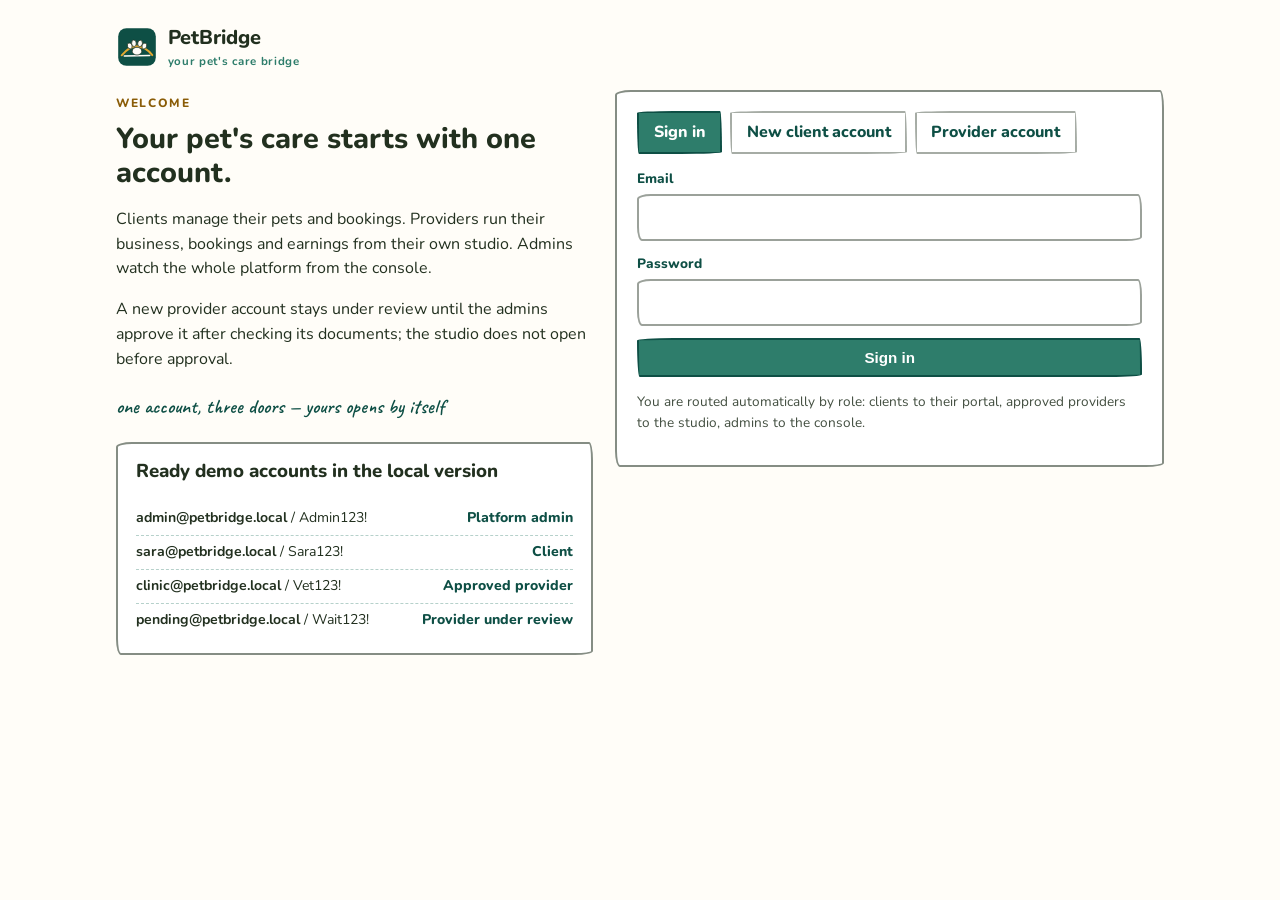
==== frontend/login.html @ f0739b93 "First public version" ====
<!DOCTYPE html>
<html lang="en" dir="ltr">
<head>
<meta charset="utf-8">
<meta name="viewport" content="width=device-width, initial-scale=1">
<title>PetBridge | Sign in</title>
<meta name="theme-color" content="#2E7D6B">
<link rel="manifest" href="./manifest.webmanifest">
<link rel="icon" href="./icon.svg" type="image/svg+xml">
<meta name="mobile-web-app-capable" content="yes">
<meta name="apple-mobile-web-app-capable" content="yes">
<link rel="apple-touch-icon" href="./icon.svg">
<link rel="preconnect" href="https://fonts.googleapis.com">
<link rel="preconnect" href="https://fonts.gstatic.com" crossorigin>
<link href="https://fonts.googleapis.com/css2?family=Nunito:wght@400;700;800;900&family=Caveat:wght@600;700&display=swap" rel="stylesheet">
<link rel="stylesheet" href="./app.css">
</head>
<body class="portal-auth">
<div class="auth-shell">
  <a class="brand" href="./login.html"><img src="./icon.svg" alt="" width="42" height="42"><span>PetBridge<small>your pet's care bridge</small></span></a>

  <div class="auth-grid">
    <aside class="auth-intro">
      <span class="kicker" style="color:#8a5c07">Welcome</span>
      <h1>Your pet's care starts with one account.</h1>
      <p>Clients manage their pets and bookings. Providers run their business, bookings and earnings from their own studio. Admins watch the whole platform from the console.</p>
      <p>A new provider account stays under review until the admins approve it after checking its documents; the studio does not open before approval.</p>
      <p class="margin-note">one account, three doors — yours opens by itself</p>

      <div class="demo-box">
        <h3 style="margin-top:0">Ready demo accounts in the local version</h3>
        <div class="demo-acct"><span><b>admin@petbridge.local</b> / Admin123!</span><span class="demo-role">Platform admin</span></div>
        <div class="demo-acct"><span><b>sara@petbridge.local</b> / Sara123!</span><span class="demo-role">Client</span></div>
        <div class="demo-acct"><span><b>clinic@petbridge.local</b> / Vet123!</span><span class="demo-role">Approved provider</span></div>
        <div class="demo-acct"><span><b>pending@petbridge.local</b> / Wait123!</span><span class="demo-role">Provider under review</span></div>
      </div>
    </aside>

    <main class="card">
      <div class="tabs" role="tablist">
        <button class="tab active" type="button" data-tab="login">Sign in</button>
        <button class="tab" type="button" data-tab="customer">New client account</button>
        <button class="tab" type="button" data-tab="provider">Provider account</button>
      </div>
      <div class="msg" id="auth-msg"></div>

      <form id="login-form" data-pane="login">
        <div style="margin-bottom:.8rem"><label for="login-email">Email</label><input id="login-email" type="email" required autocomplete="email"></div>
        <div style="margin-bottom:.8rem"><label for="login-password">Password</label><input id="login-password" type="password" required autocomplete="current-password"></div>
        <div class="msg" id="pending-note"></div>
        <button class="btn" type="submit" style="width:100%;justify-content:center">Sign in</button>
        <p class="small">You are routed automatically by role: clients to their portal, approved providers to the studio, admins to the console.</p>
      </form>

      <form id="customer-form" data-pane="customer" hidden>
        <div class="form-grid">
          <div><label for="c-name">Full name</label><input id="c-name" required></div>
          <div><label for="c-phone">Phone number</label><input id="c-phone" type="tel" required></div>
          <div><label for="c-email">Email</label><input id="c-email" type="email" required></div>
          <div><label for="c-password">Password</label><input id="c-password" type="password" required autocomplete="new-password"></div>
        </div>
        <button class="btn" type="submit" style="margin-top:1rem;width:100%;justify-content:center">Create client account and enter</button>
      </form>

      <form id="provider-form" data-pane="provider" hidden>
        <div class="form-grid">
          <div><label for="p-name">Contact person name</label><input id="p-name" required></div>
          <div><label for="p-phone">Phone number</label><input id="p-phone" type="tel" required></div>
          <div><label for="p-email">Email</label><input id="p-email" type="email" required></div>
          <div><label for="p-password">Password</label><input id="p-password" type="password" required autocomplete="new-password"></div>
          <div><label for="p-business">Business name</label><input id="p-business" required></div>
          <div><label for="p-kind">Business kind</label>
            <select id="p-kind">
              <option value="clinic">Veterinary clinic</option>
              <option value="grooming">Grooming and care</option>
              <option value="training">Training and behaviour</option>
              <option value="boarding">Boarding and day care</option>
              <option value="shop">Supplies shop</option>
              <option value="transport">Pet transport</option>
              <option value="shelter">Shelter or breeder</option>
              <option value="other">Other business</option>
            </select></div>
          <div><label for="p-city">City</label><input id="p-city" required></div>
          <div><label for="p-area">Area</label><input id="p-area"></div>
          <div class="full"><label for="p-address">Full address</label><input id="p-address"></div>
          <div class="full"><label for="p-desc">About the business and its services</label><textarea id="p-desc" rows="3"></textarea></div>
        </div>
        <h3 style="font-size:1rem;margin:1.1rem 0 .4rem">Verification documents</h3>
        <p class="small">List your documents here by file name. The admins review the list before approving the account.</p>
        <div id="doc-rows">
          <div class="doc-row">
            <input data-doc="type" placeholder="Document type, e.g. license">
            <input data-doc="label" placeholder="Description, e.g. Clinic licence">
            <input data-doc="file" placeholder="File name, e.g. license.pdf">
          </div>
        </div>
        <button class="btn ghost small" type="button" id="add-doc">Add another document</button>
        <div class="pending-note" style="margin-top:1rem">After registration your account appears to the admins as a pending request. Approval is the platform administration's decision after reviewing the documents.</div>
        <button class="btn ochre" type="submit" style="margin-top:1rem;width:100%;justify-content:center">Register the business and wait for approval</button>
      </form>
    </main>
  </div>
</div>
<script src="./auth.js"></script>
</body>
</html>
---- frontend/app.css ----
/* PetBridge front end. One brand, three identities.
   Client and auth: Hand-Drawn Companion (Nunito + Caveat margin notes).
   Provider: Bento Studio Console (Sora + IBM Plex Mono).
   Admin: Monochrome Swiss Console (Inter Tight + IBM Plex Mono).
   Each portal section below is scoped to its body class. */

*{box-sizing:border-box}
html{scroll-behavior:smooth}
body{margin:0}
img{max-width:100%}
.small{font-size:.85rem;opacity:.85}
.msg{display:none;padding:.7rem .9rem;margin:.6rem 0;font-size:.92rem}
.msg.show{display:block}
.msg.error{background:#fbe9e4;color:#8f2d1c;border:1.5px solid #c8402f}
.msg.success{background:#e5f2ec;color:#14532d;border:1.5px solid #2e7d6b}
.msg.info{background:#fdf3dd;color:#6b4e0e;border:1.5px solid #d98e1f}
.empty{padding:1.2rem;border:2px dashed rgba(34,48,31,.3)}
.empty h3{margin:.1rem 0 .3rem}
.empty p{margin:0}
.chip{display:inline-block;padding:.12rem .55rem;font-size:.78rem;font-weight:700;border:2px solid currentColor;background:transparent}
.price{font-weight:800;white-space:nowrap}
button{cursor:pointer}
input,select,textarea{font:inherit}
table{border-collapse:collapse;width:100%}
.table-wrap{overflow-x:auto}
details summary{cursor:pointer;font-weight:700}

/* ================= CLIENT + AUTH — Hand-Drawn Companion ================= */
body.portal-client,body.portal-auth{
  --paper:#FFFDF8; --ink:#22301F; --teal:#2E7D6B; --teal-deep:#0E4F45; --ochre:#E3A72F; --brick:#B3402A;
  background:var(--paper); color:var(--ink);
  font-family:"Nunito","Segoe UI",Tahoma,sans-serif; line-height:1.55;
}
.portal-client .mono,.portal-auth .mono{font-variant-numeric:tabular-nums}
.portal-client h1,.portal-client h2,.portal-client h3,.portal-auth h1,.portal-auth h2,.portal-auth h3{font-weight:800;line-height:1.2}
.margin-note{font-family:"Caveat","Segoe Script",cursive;font-size:1.25rem;color:var(--teal-deep);font-weight:600}
.kicker{font-weight:800;letter-spacing:.14em;text-transform:uppercase;font-size:.75rem;color:var(--teal)}

/* drawn stroke icon family: 2px strokes, round caps, slightly imperfect */
.icon{width:26px;height:26px;stroke:var(--teal);fill:none;stroke-width:2;stroke-linecap:round;stroke-linejoin:round;flex:0 0 auto}
.brand{display:flex;align-items:center;gap:.6rem;text-decoration:none;color:inherit;font-weight:800;font-size:1.25rem}
.brand small{display:block;font-size:.72rem;font-weight:700;color:var(--teal);letter-spacing:.06em}
.brand img{width:42px;height:42px}

/* buttons: chunky crayon blocks with a hand-cut radius */
.portal-client .btn,.portal-auth .btn{
  display:inline-flex;align-items:center;gap:.45rem;background:var(--teal);color:#fff;border:2.5px solid var(--teal-deep);
  font-weight:800;font-size:.95rem;padding:.55rem 1.1rem;text-decoration:none;cursor:pointer;
  border-radius:255px 18px 225px 18px/18px 225px 18px 255px;
}
.portal-client .btn:hover,.portal-auth .btn:hover{background:var(--teal-deep)}
.portal-client .btn.ochre,.portal-auth .btn.ochre{background:var(--ochre);border-color:#9a6d14;color:#22301F}
.portal-client .btn.ochre:hover,.portal-auth .btn.ochre:hover{background:#d1951f}
.portal-client .btn.ghost,.portal-auth .btn.ghost{background:transparent;color:var(--teal-deep);border-color:var(--teal)}
.portal-client .btn.danger,.portal-auth .btn.danger{background:transparent;color:var(--brick);border-color:var(--brick)}
.portal-client .btn.small,.portal-auth .btn.small{padding:.3rem .75rem;font-size:.85rem}

/* form controls, fully drawn */
.portal-client label,.portal-auth label{display:block;font-weight:800;font-size:.85rem;margin-bottom:.3rem;color:var(--teal-deep)}
.portal-client input,.portal-client select,.portal-client textarea,
.portal-auth input,.portal-auth select,.portal-auth textarea{
  width:100%;padding:.55rem .7rem;background:#fff;color:var(--ink);
  border:2px solid rgba(34,48,31,.45);border-radius:14px 4px 16px 5px/5px 16px 4px 14px;
  appearance:none;-webkit-appearance:none;font-variant-numeric:tabular-nums;
}
.portal-client select,.portal-auth select{
  background-image:url("data:image/svg+xml,%3Csvg xmlns='http://www.w3.org/2000/svg' width='12' height='8'%3E%3Cpath d='M1 1.5l5 4.8 5-4.8' fill='none' stroke='%232E7D6B' stroke-width='2' stroke-linecap='round'/%3E%3C/svg%3E");
  background-repeat:no-repeat;background-position:right .7rem center;padding-right:2rem;
}
.portal-client input[type="file"],.portal-auth input[type="file"]{padding:.4rem .6rem}
.portal-client input[type="file"]::file-selector-button,.portal-auth input[type="file"]::file-selector-button{
  font:inherit;font-weight:800;background:var(--ochre);border:2px solid #9a6d14;color:#22301F;padding:.3rem .8rem;margin-right:.6rem;cursor:pointer;border-radius:12px 3px 13px 4px/4px 13px 3px 12px;
}
.portal-client input:focus,.portal-client select:focus,.portal-client textarea:focus,
.portal-auth input:focus,.portal-auth select:focus,.portal-auth textarea:focus{outline:3px solid rgba(227,167,47,.55);outline-offset:1px;border-color:var(--teal)}
.form-grid{display:grid;grid-template-columns:1fr 1fr;gap:.8rem}
.form-grid .full{grid-column:1/-1}
@media (max-width:640px){.form-grid{grid-template-columns:1fr}}

/* top bar */
.portal-client .topbar{background:var(--paper);border-bottom:2.5px dashed rgba(46,125,107,.4);position:sticky;top:0;z-index:20}
.portal-client .topbar-in{max-width:1120px;margin:0 auto;padding:.6rem 1rem;display:flex;align-items:center;gap:1rem;flex-wrap:wrap}
.portal-client .topnav{display:flex;gap:1rem;flex-wrap:wrap;margin-inline-start:auto}
.portal-client .topnav a{color:var(--ink);text-decoration:none;font-weight:800;font-size:.92rem}
.portal-client .topnav a:hover{color:var(--teal);text-decoration:underline wavy var(--ochre) 1.5px;text-underline-offset:4px}
.portal-client .userbox{display:flex;align-items:center;gap:.6rem}
.portal-client .wrap{max-width:1120px;margin:0 auto;padding:1rem}
.portal-client .site{max-width:1120px;margin:2rem auto 0;padding:1rem;border-top:2.5px dashed rgba(46,125,107,.4);font-size:.85rem}

/* hero: notebook cover with washi tape */
.portal-client .hero{display:grid;grid-template-columns:1.6fr 1fr;gap:1.2rem;margin:1rem 0 1.4rem}
@media (max-width:860px){.portal-client .hero{grid-template-columns:1fr}}
.portal-client .hero-main{
  position:relative;background:#fff;border:2.5px solid var(--ink);padding:1.6rem 1.5rem 1.3rem;
  border-radius:255px 18px 225px 18px/18px 225px 18px 255px;
}
.portal-client .hero-main::before{
  content:"";position:absolute;top:-14px;left:44px;width:110px;height:26px;transform:rotate(-2.5deg);
  background:rgba(227,167,47,.55);clip-path:polygon(2% 0,98% 6%,100% 88%,0 100%);
}
.portal-client .hero-main h1{font-size:1.9rem;margin:.3rem 0 .5rem}
.portal-client .hero-side{background:var(--teal-deep);color:#eef6f1;padding:1.2rem 1.3rem;border-radius:18px 225px 18px 255px/255px 18px 225px 18px}
.portal-client .hero-side h3{margin:.1rem 0 .6rem;color:#fff}
.portal-client .hero-side .margin-note{color:var(--ochre)}
.portal-client .due-line{padding:.45rem 0;border-bottom:1.5px dashed rgba(255,253,248,.35);font-variant-numeric:tabular-nums}
.portal-client .notif-dot{display:block;padding:.35rem 0;font-size:.88rem}

/* paw trail between sections */
.portal-client .paw-trail{display:block;width:100%;height:54px;margin:.2rem 0 .6rem}
.portal-client .paw-trail path.trail{stroke:var(--teal);stroke-width:2.2;stroke-dasharray:1 9;stroke-linecap:round;fill:none;opacity:.65}
.portal-client .paw-trail .paw{fill:var(--teal);opacity:.5}

/* quick rail: drawn action sketches, not cards */
.portal-client .section{margin:2.2rem 0}
.portal-client .section-head{margin-bottom:.9rem}
.portal-client .section-head h2{margin:0 0 .15rem;font-size:1.45rem}
.portal-client .section-head p{margin:0;opacity:.85}
.portal-client .rail{display:flex;gap:1.4rem;flex-wrap:wrap;border-top:2.5px dashed rgba(46,125,107,.35);border-bottom:2.5px dashed rgba(46,125,107,.35);padding:1rem .2rem}
.portal-client .rail a{display:flex;flex-direction:column;align-items:center;gap:.4rem;color:var(--ink);text-decoration:none;font-weight:800;font-size:.88rem;max-width:110px;text-align:center}
.portal-client .rail a:hover .icon{stroke:var(--ochre)}
.portal-client .rail a:hover{color:var(--teal-deep)}

/* pet pages: washi-taped notebook sheets */
.portal-client .ledger{display:flex;flex-direction:column;gap:1.3rem}
.portal-client .pet-page{
  position:relative;background:#fff;border:2px solid rgba(34,48,31,.7);padding:1.15rem 1.2rem .95rem;
  display:grid;grid-template-columns:64px 1.1fr .9fr 1.6fr auto;gap:1rem;align-items:start;
  border-radius:16px 4px 18px 5px/5px 18px 4px 16px;
}
.portal-client .pet-page:nth-child(odd){transform:rotate(-.35deg)}
.portal-client .pet-page:nth-child(even){transform:rotate(.3deg)}
.portal-client .pet-page::before{
  content:"";position:absolute;top:-12px;left:38px;width:92px;height:24px;transform:rotate(-2deg);
  background:rgba(46,125,107,.4);clip-path:polygon(2% 0,98% 6%,100% 88%,0 100%);
}
.portal-client .pet-page:nth-child(even)::before{background:rgba(227,167,47,.55);left:auto;right:38px;transform:rotate(2deg)}
@media (max-width:860px){.portal-client .pet-page{grid-template-columns:52px 1fr;}}
.portal-client .pet-face{color:var(--teal)}
.portal-client .pet-face svg{width:52px;height:52px}
.portal-client .pet-page strong{font-size:1.12rem}
/* health timeline down a stitch line */
.portal-client .stitch{border-inline-start:2.5px dashed var(--teal);padding-inline-start:.85rem;display:flex;flex-direction:column;gap:.42rem}
.portal-client .health-line{position:relative;font-size:.9rem;font-variant-numeric:tabular-nums}
.portal-client .health-line::before{content:"";position:absolute;inset-inline-start:-1.13rem;top:.42em;width:9px;height:9px;border-radius:50%;background:var(--paper);border:2.5px solid var(--teal)}
.portal-client .health-line.overdue{color:var(--brick);font-weight:800}
.portal-client .health-line.overdue::before{border-color:var(--brick);background:var(--brick)}
.portal-client .health-line.due-soon{font-weight:700}
.portal-client .health-line.due-soon::before{border-color:var(--ochre);background:var(--ochre)}

/* generic content cards (forms, posts, articles) keep a quiet drawn edge */
.portal-client .card,.portal-auth .card{
  background:#fff;border:2px solid rgba(34,48,31,.55);padding:1.15rem 1.25rem;
  border-radius:16px 4px 18px 5px/5px 18px 4px 16px;
}
.portal-client .grid2{display:grid;grid-template-columns:1fr 1fr;gap:1.1rem}
@media (max-width:860px){.portal-client .grid2{grid-template-columns:1fr}}
.portal-client .chip{border-radius:225px 12px 255px 12px/12px 255px 12px 225px;color:var(--teal-deep)}
.portal-client .chip.ok{color:var(--teal-deep);border-color:var(--teal)}
.portal-client .chip.warn{color:#8a5c07;border-color:var(--ochre)}
.portal-client .chip.bad{color:var(--brick);border-color:var(--brick)}
.portal-client .chip.teal{color:var(--teal-deep);border-color:var(--teal)}
.portal-client .chip.ochre{color:#8a5c07;border-color:var(--ochre);background:rgba(227,167,47,.14)}

/* directory rows: open notebook spreads */
.portal-client .filters{display:flex;gap:.8rem;flex-wrap:wrap;align-items:end;margin-bottom:1rem}
.portal-client .filters>div{flex:1 1 180px}
.portal-client .dir-row{display:grid;grid-template-columns:1fr 1.5fr;gap:1.2rem;padding:1.1rem 0;border-bottom:2.5px dashed rgba(46,125,107,.35)}
@media (max-width:860px){.portal-client .dir-row{grid-template-columns:1fr}}
.portal-client .dir-row h3{margin:.35rem 0 .2rem;font-size:1.2rem}
.portal-client .stars{font-weight:800;color:#8a5c07;font-variant-numeric:tabular-nums}
.portal-client .svc{padding:.65rem 0;border-bottom:1.5px dotted rgba(34,48,31,.3)}
.portal-client .svc:last-child{border-bottom:0}
.portal-client .slot-btn{
  font:inherit;font-weight:700;font-size:.85rem;background:#fff;color:var(--teal-deep);
  border:2px dashed var(--teal);padding:.32rem .6rem;margin:.35rem .35rem 0 0;cursor:pointer;font-variant-numeric:tabular-nums;
  border-radius:225px 12px 255px 12px/12px 255px 12px 225px;
}
.portal-client .slot-btn:hover{background:rgba(46,125,107,.1)}
.portal-client .slot-btn.full{border-color:rgba(34,48,31,.3);color:rgba(34,48,31,.45);text-decoration:line-through;cursor:not-allowed}

/* bookings as notebook lines */
.portal-client .booking-line{display:flex;justify-content:space-between;gap:1rem;padding:.85rem 0;border-bottom:2px dashed rgba(46,125,107,.3);flex-wrap:wrap}
.portal-client .booking-line.warn{background:rgba(227,167,47,.1)}
.portal-client .post,.portal-client .article{padding:1rem 0;border-bottom:2px dashed rgba(46,125,107,.3)}
.portal-client .comment{border-inline-start:2.5px dashed rgba(46,125,107,.45);padding:.25rem .7rem;margin-top:.45rem;font-size:.92rem}
.portal-client .shop-row{display:flex;justify-content:space-between;gap:1rem;align-items:center;padding:.85rem 0;border-bottom:2px dashed rgba(46,125,107,.3);flex-wrap:wrap}
.portal-client .shop-row input[type="number"]{width:70px}

/* tour + booking confirmation overlays */
.portal-client .modal-back{display:none;position:fixed;inset:0;background:rgba(34,48,31,.45);z-index:50;align-items:center;justify-content:center;padding:1rem}
.portal-client .modal-back.show{display:flex}
.portal-client .modal{background:var(--paper);max-width:460px;width:100%;padding:1.5rem;border:2.5px solid var(--ink);border-radius:255px 18px 225px 18px/18px 225px 18px 255px;position:relative}
.portal-client .circle-wrap{position:relative;display:inline-block;padding:.4rem 1.2rem}
.portal-client .circle-wrap svg{position:absolute;inset:-6px -4px;width:calc(100% + 8px);height:calc(100% + 12px);overflow:visible}
.portal-client .circle-wrap svg ellipse{fill:none;stroke:var(--teal);stroke-width:3;stroke-linecap:round;stroke-dasharray:640;stroke-dashoffset:640}
.portal-client .modal-back.show .circle-wrap svg ellipse{animation:drawcircle 0.9s ease-out 0.15s forwards}
@keyframes drawcircle{to{stroke-dashoffset:0}}
@media (prefers-reduced-motion:reduce){.portal-client .modal-back.show .circle-wrap svg ellipse{animation:none;stroke-dashoffset:0}}

/* auth layout (shares the companion identity) */
.portal-auth .auth-shell{max-width:1080px;margin:0 auto;padding:1.4rem 1rem 2.5rem}
.portal-auth .auth-grid{display:grid;grid-template-columns:1fr 1.15fr;gap:1.4rem;margin-top:1.2rem;align-items:start}
@media (max-width:860px){.portal-auth .auth-grid{grid-template-columns:1fr}}
.portal-auth .auth-intro h1{font-size:1.8rem;margin:.4rem 0 .6rem}
.portal-auth .demo-box{margin-top:1.2rem;background:#fff;border:2px solid rgba(34,48,31,.55);padding:1rem 1.1rem;border-radius:16px 4px 18px 5px/5px 18px 4px 16px}
.portal-auth .demo-acct{display:flex;justify-content:space-between;gap:.8rem;padding:.35rem 0;border-bottom:1.5px dashed rgba(46,125,107,.35);font-size:.88rem;flex-wrap:wrap}
.portal-auth .demo-acct:last-child{border-bottom:0}
.portal-auth .demo-role{font-weight:800;color:var(--teal-deep)}
.portal-auth .tabs{display:flex;gap:.5rem;flex-wrap:wrap;margin-bottom:.9rem}
.portal-auth .tab{font:inherit;font-weight:800;background:transparent;color:var(--teal-deep);border:2px solid rgba(34,48,31,.4);padding:.45rem .9rem;cursor:pointer;border-radius:225px 12px 255px 12px/12px 255px 12px 225px}
.portal-auth .tab.active{background:var(--teal);border-color:var(--teal-deep);color:#fff}
.portal-auth .doc-row{display:grid;grid-template-columns:1fr 1fr 1fr;gap:.6rem;margin-bottom:.6rem}
@media (max-width:640px){.portal-auth .doc-row{grid-template-columns:1fr}}
.portal-auth .pending-note{border:2px dashed var(--ochre);padding:.7rem .9rem;font-size:.9rem;background:rgba(227,167,47,.1)}

/* ================= PROVIDER — Bento Studio Console ================= */
body.portal-provider{
  --porcelain:#F6F4EF; --tile:#FFFFFF; --tile2:#EFECE5; --tile3:#E7E2D6;
  --deep:#0E4F45; --teal:#2E7D6B; --ochre:#D98E1F; --ink:#1E2A26; --brick:#B3402A;
  background:var(--porcelain); color:var(--ink);
  font-family:"Sora","Segoe UI",Tahoma,sans-serif; line-height:1.5;
}
.portal-provider .mono, .portal-provider td.num, .portal-provider .money{
  font-family:"IBM Plex Mono","Courier New",monospace; font-variant-numeric:tabular-nums;
}
.portal-provider .shell{display:grid;grid-template-columns:248px 1fr;min-height:100vh}
@media (max-width:900px){.portal-provider .shell{grid-template-columns:1fr}}
.portal-provider .sidebar{background:var(--tile2);padding:1.2rem 1rem;display:flex;flex-direction:column;gap:.3rem}
.portal-provider .side-link{
  font:inherit;font-weight:600;text-align:start;background:transparent;border:0;color:var(--ink);
  padding:.55rem .7rem;cursor:pointer;border-inline-start:3px solid transparent;font-size:.93rem;
}
.portal-provider .side-link:hover{background:var(--tile)}
.portal-provider .side-link.active{border-inline-start-color:var(--ochre);background:var(--tile);font-weight:700}
.portal-provider .main{padding:1.4rem 1.6rem 3rem;max-width:1180px}
.portal-provider h1{font-size:1.55rem;margin:.1rem 0 .2rem;font-weight:800}
.portal-provider h2{font-size:1.15rem;font-weight:700;margin:0 0 .8rem}
.portal-provider .kicker{color:var(--teal);font-weight:700;letter-spacing:.12em;text-transform:uppercase;font-size:.72rem}
.portal-provider .btn{
  display:inline-flex;align-items:center;gap:.4rem;background:var(--deep);color:#fff;border:0;
  font-weight:700;font-size:.9rem;padding:.55rem 1rem;cursor:pointer;text-decoration:none;border-radius:6px;
}
.portal-provider .btn:hover{background:var(--teal)}
.portal-provider .btn.ghost{background:var(--tile3);color:var(--ink)}
.portal-provider .btn.danger{background:transparent;color:var(--brick);border:1.5px solid var(--brick)}
.portal-provider .btn.small{padding:.32rem .7rem;font-size:.83rem}
.portal-provider label{display:block;font-weight:600;font-size:.83rem;margin-bottom:.3rem;color:var(--deep)}
.portal-provider input,.portal-provider select,.portal-provider textarea{
  width:100%;padding:.55rem .65rem;background:var(--tile);color:var(--ink);
  border:1.5px solid #CFC9BA;border-radius:6px;appearance:none;-webkit-appearance:none;font-variant-numeric:tabular-nums;
}
.portal-provider select{
  background-image:url("data:image/svg+xml,%3Csvg xmlns='http://www.w3.org/2000/svg' width='12' height='8'%3E%3Cpath d='M1 1.5l5 4.8 5-4.8' fill='none' stroke='%230E4F45' stroke-width='2' stroke-linecap='round'/%3E%3C/svg%3E");
  background-repeat:no-repeat;background-position:right .65rem center;padding-right:2rem;
}
.portal-provider input[type="file"]::file-selector-button{font:inherit;font-weight:700;background:var(--tile3);border:1.5px solid #CFC9BA;padding:.3rem .7rem;margin-right:.6rem;cursor:pointer;border-radius:5px}
.portal-provider input:focus,.portal-provider select:focus,.portal-provider textarea:focus{outline:3px solid rgba(217,142,31,.45);outline-offset:1px;border-color:var(--deep)}
.portal-provider .chip{border-radius:4px;color:var(--deep);font-family:"IBM Plex Mono",monospace;font-size:.72rem}
.portal-provider .chip.ok{color:var(--deep)}
.portal-provider .chip.warn{color:#8a5c07}
.portal-provider .chip.bad{color:var(--brick)}
.portal-provider .panel{background:var(--tile);padding:1.2rem 1.3rem;margin:1.1rem 0;border-radius:10px}
.portal-provider .card{background:var(--porcelain);padding:1.1rem 1.2rem;border-radius:8px}
.portal-provider th{font-size:.72rem;letter-spacing:.1em;text-transform:uppercase;color:var(--deep);text-align:start;padding:.5rem .6rem;border-bottom:2px solid var(--tile3)}
.portal-provider td{padding:.55rem .6rem;border-bottom:1px solid var(--tile2);font-size:.92rem;vertical-align:top}
.portal-provider .stars{font-weight:700;color:#8a5c07;font-variant-numeric:tabular-nums}
.portal-provider .booking-line{display:flex;justify-content:space-between;gap:1rem;padding:.7rem 0;border-bottom:1px solid var(--tile2);flex-wrap:wrap}
.portal-provider .empty{border-color:#CFC9BA;background:var(--porcelain)}

/* the bento grid: 1 large, 2 medium, 4 small. No equal tiles. */
.portal-provider .bento{display:grid;grid-template-columns:repeat(4,1fr);gap:16px;margin:1rem 0 1.4rem}
.portal-provider .tile{background:var(--tile);border-radius:10px;padding:1.1rem 1.2rem;position:relative;overflow:hidden}
.portal-provider .tile .t-k{font-size:.72rem;font-weight:700;letter-spacing:.12em;text-transform:uppercase;color:var(--teal)}
.portal-provider .tile .t-v{font-family:"IBM Plex Mono",monospace;font-weight:600;font-variant-numeric:tabular-nums}
.portal-provider .tile-large{grid-column:span 2;grid-row:span 2;background:var(--deep);color:#EAF3EF}
.portal-provider .tile-large .t-k{color:var(--ochre)}
.portal-provider .tile-large .big{font-size:3.2rem;line-height:1.05}
.portal-provider .tile-large .next-line{border-top:1px solid rgba(234,243,239,.25);padding:.5rem 0;font-size:.9rem}
.portal-provider .tile-large .btn{background:var(--ochre);color:#1E2A26}
.portal-provider .tile-med{grid-column:span 2;background:var(--tile)}
.portal-provider .tile-small{grid-column:span 1;background:var(--tile2)}
.portal-provider .tile-small .t-v{font-size:1.5rem}
.portal-provider .tile .second{margin-top:.7rem;border-top:1px solid var(--tile2);padding-top:.6rem}
.portal-provider .tile-large .second{border-top-color:rgba(234,243,239,.25)}
@media (max-width:900px){
  .portal-provider .tile-large,.portal-provider .tile-med{grid-column:span 4}
  .portal-provider .tile-small{grid-column:span 2}
}
.portal-provider .spark{display:flex;align-items:flex-end;gap:4px;height:44px;margin-top:.6rem}
.portal-provider .spark i{flex:1;background:var(--teal);min-height:3px;display:block}
.portal-provider .spark i:last-child{background:var(--ochre)}
.portal-provider .earn-row{display:flex;justify-content:space-between;gap:1rem;padding:.3rem 0;font-size:.92rem}
.portal-provider .earn-row .money{font-size:1.02rem}
.portal-provider .quick-actions{display:flex;flex-direction:column;gap:.45rem;margin-top:.5rem}
.portal-provider .quick-actions .btn{justify-content:center}

/* ================= ADMIN — Monochrome Swiss Console ================= */
body.portal-admin{
  --char:#131517; --panel:#1B1E21; --panel2:#22262A; --hair:#2C3034; --txt:#E8EAEB; --dim:#9BA1A6;
  --approve:#2E7D6B; --refuse:#C8402F;
  background:var(--char); color:var(--txt);
  font-family:"Inter Tight","Segoe UI",Tahoma,sans-serif; line-height:1.45; font-size:14.5px;
}
.portal-admin .mono, .portal-admin .audit-rail, .portal-admin td.id, .portal-admin .kpi b{
  font-family:"IBM Plex Mono","Courier New",monospace; font-variant-numeric:tabular-nums;
}
.portal-admin .layout{display:grid;grid-template-columns:1fr 348px;min-height:100vh}
@media (max-width:1080px){.portal-admin .layout{grid-template-columns:1fr}}
.portal-admin .maincol{padding:1.2rem 1.4rem 3rem;min-width:0}
.portal-admin .brandrow{display:flex;align-items:center;gap:.7rem;border-bottom:1px solid var(--hair);padding-bottom:.8rem;margin-bottom:1rem}
.portal-admin .brandrow .brand{color:var(--txt);font-size:1.1rem}
.portal-admin .brandrow .brand small{color:var(--dim)}
.portal-admin .brand img{filter:grayscale(1) brightness(1.7)}
.portal-admin h1{font-size:1.35rem;font-weight:600;letter-spacing:-.01em;margin:.2rem 0 .3rem}
.portal-admin h2{font-size:.95rem;font-weight:600;letter-spacing:.08em;text-transform:uppercase;margin:0 0 .7rem}
.portal-admin h3{font-size:.85rem;font-weight:600;letter-spacing:.06em;text-transform:uppercase;color:var(--dim);margin:1.1rem 0 .4rem}
.portal-admin .kicker{color:var(--dim);font-weight:600;letter-spacing:.16em;text-transform:uppercase;font-size:.68rem}
.portal-admin .navrow{display:flex;gap:1.1rem;flex-wrap:wrap;border-bottom:1px solid var(--hair);padding-bottom:.6rem;margin-bottom:1.1rem}
.portal-admin .side-link{font:inherit;background:none;border:0;color:var(--dim);cursor:pointer;padding:.2rem 0;font-size:.88rem;font-weight:500}
.portal-admin .side-link:hover{color:var(--txt)}
.portal-admin .side-link.active{color:var(--txt);border-bottom:2px solid var(--txt)}
/* KPI register: ruled cells, never cards */
.portal-admin .kpi-strip{display:flex;flex-wrap:wrap;border-top:1px solid var(--hair);border-bottom:1px solid var(--hair)}
.portal-admin .kpi{flex:1 1 150px;padding:.6rem .8rem;border-inline-end:1px solid var(--hair)}
.portal-admin .kpi:last-child{border-inline-end:0}
.portal-admin .kpi b{display:block;font-size:1.3rem;font-weight:600}
.portal-admin .kpi span{font-size:.72rem;letter-spacing:.08em;text-transform:uppercase;color:var(--dim)}
/* registers: everything is a ruled table */
.portal-admin .panel{border-top:2px solid var(--txt);padding:1rem 0 1.4rem;margin-top:1.4rem}
.portal-admin th{font-size:.7rem;letter-spacing:.12em;text-transform:uppercase;color:var(--dim);text-align:start;padding:.45rem .6rem;border-bottom:1px solid var(--hair);font-weight:600}
.portal-admin td{padding:.5rem .6rem;border-bottom:1px solid var(--hair);font-size:.9rem;vertical-align:top}
.portal-admin tr:hover td{background:var(--panel)}
.portal-admin .card{background:var(--panel);padding:1rem 1.1rem}
.portal-admin label{display:block;font-size:.78rem;font-weight:600;letter-spacing:.05em;margin-bottom:.35rem;color:var(--dim)}
.portal-admin input,.portal-admin select,.portal-admin textarea{
  width:100%;padding:.5rem .6rem;background:var(--panel);color:var(--txt);
  border:1px solid var(--hair);border-radius:0;appearance:none;-webkit-appearance:none;font-variant-numeric:tabular-nums;
}
.portal-admin input:focus,.portal-admin select:focus,.portal-admin textarea:focus{outline:2px solid var(--txt);outline-offset:0;border-color:var(--txt)}
/* buttons are monochrome; colour exists only on decisions */
.portal-admin .btn{
  display:inline-flex;align-items:center;gap:.35rem;background:transparent;color:var(--txt);
  border:1px solid var(--hair);font-weight:600;font-size:.85rem;padding:.45rem .85rem;cursor:pointer;text-decoration:none;border-radius:0;
}
.portal-admin .btn:hover{border-color:var(--txt)}
.portal-admin .btn.small{padding:.26rem .6rem;font-size:.8rem}
.portal-admin .btn.approve{background:var(--approve);border-color:var(--approve);color:#fff}
.portal-admin .btn.approve:hover{background:#35957e}
.portal-admin .btn.danger{background:transparent;border-color:var(--refuse);color:#e88a7c}
.portal-admin .btn.danger:hover{background:var(--refuse);color:#fff}
.portal-admin .btn.ghost{border-color:transparent;color:var(--dim)}
.portal-admin .btn.ghost:hover{color:var(--txt);border-color:var(--hair)}
.portal-admin .chip{border:1px solid var(--hair);color:var(--dim);border-radius:0;font-size:.7rem;letter-spacing:.06em;text-transform:uppercase}
.portal-admin .msg{border-radius:0}
.portal-admin .msg.error{background:#2a1713;color:#f0b3a7;border:1px solid var(--refuse)}
.portal-admin .msg.success{background:#12241f;color:#9fd4c3;border:1px solid var(--approve)}
.portal-admin .empty{border:1px dashed var(--hair);color:var(--dim)}
.portal-admin .booking-line{display:flex;justify-content:space-between;gap:1rem;padding:.6rem 0;border-bottom:1px solid var(--hair);flex-wrap:wrap}
.portal-admin .booking-line.warn{background:var(--panel)}
/* permanent audit rail */
.portal-admin .audit-rail{
  border-inline-start:1px solid var(--hair);background:var(--panel);
  padding:1.1rem 1rem;position:sticky;top:0;height:100vh;overflow-y:auto;font-size:.8rem;
}
@media (max-width:1080px){.portal-admin .audit-rail{position:static;height:auto;border-inline-start:0;border-top:1px solid var(--hair)}}
.portal-admin .audit-rail h2{color:var(--txt)}
.portal-admin .audit-rail table{font-size:.78rem}
.portal-admin .audit-rail td{padding:.4rem .35rem}
.portal-admin .audit-rail th{padding:.35rem}
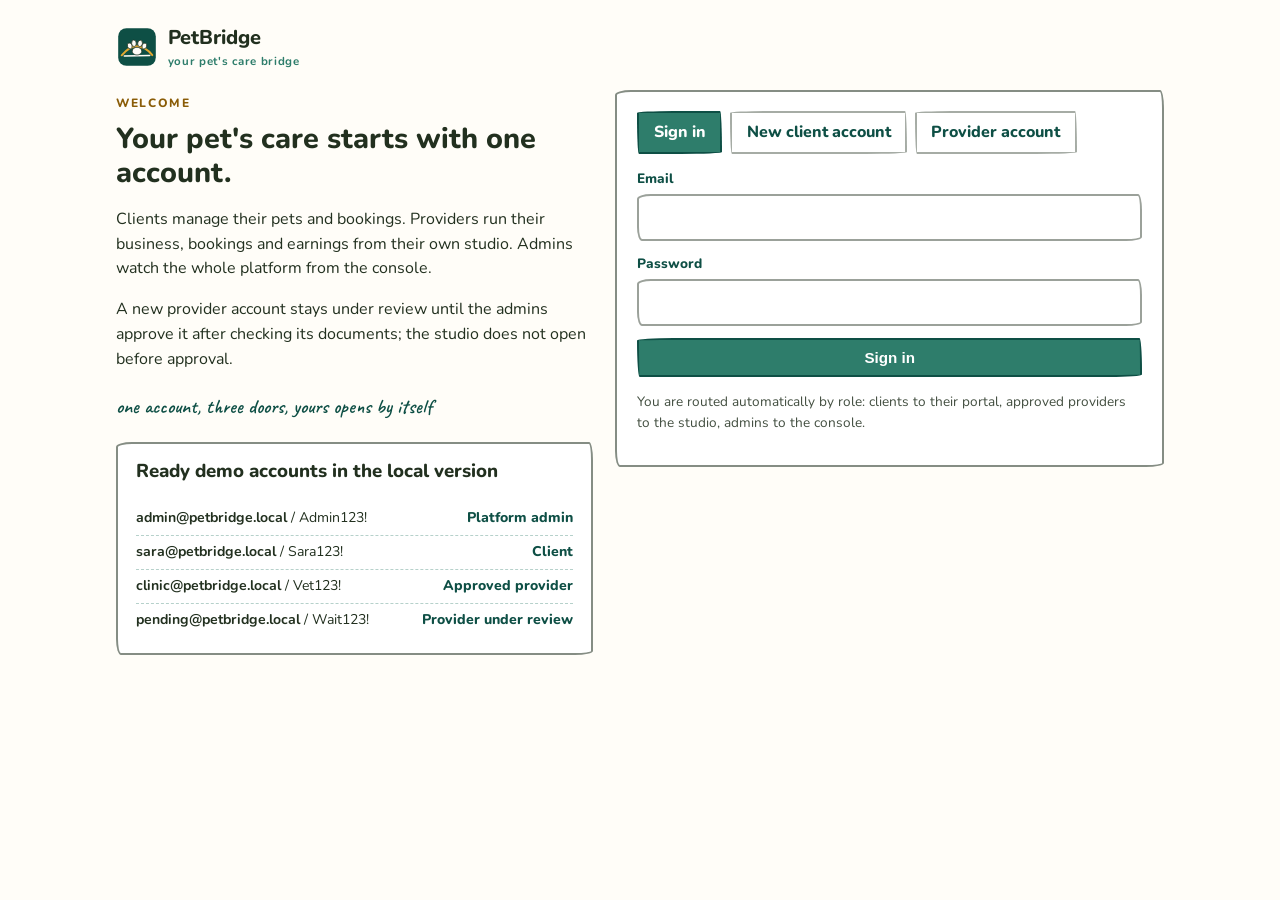
==== commit 3652e5fc: "Add files via upload" ====
--- a/frontend/login.html
+++ b/frontend/login.html
@@ -25,7 +25,7 @@
       <h1>Your pet's care starts with one account.</h1>
       <p>Clients manage their pets and bookings. Providers run their business, bookings and earnings from their own studio. Admins watch the whole platform from the console.</p>
       <p>A new provider account stays under review until the admins approve it after checking its documents; the studio does not open before approval.</p>
-      <p class="margin-note">one account, three doors — yours opens by itself</p>
+      <p class="margin-note">one account, three doors, yours opens by itself</p>
 
       <div class="demo-box">
         <h3 style="margin-top:0">Ready demo accounts in the local version</h3>
--- a/frontend/app.css
+++ b/frontend/app.css
@@ -25,7 +25,7 @@
 .table-wrap{overflow-x:auto}
 details summary{cursor:pointer;font-weight:700}
 
-/* ================= CLIENT + AUTH — Hand-Drawn Companion ================= */
+/* ================= CLIENT + AUTH, Hand-Drawn Companion ================= */
 body.portal-client,body.portal-auth{
   --paper:#FFFDF8; --ink:#22301F; --teal:#2E7D6B; --teal-deep:#0E4F45; --ochre:#E3A72F; --brick:#B3402A;
   background:var(--paper); color:var(--ink);
@@ -213,7 +213,7 @@
 @media (max-width:640px){.portal-auth .doc-row{grid-template-columns:1fr}}
 .portal-auth .pending-note{border:2px dashed var(--ochre);padding:.7rem .9rem;font-size:.9rem;background:rgba(227,167,47,.1)}
 
-/* ================= PROVIDER — Bento Studio Console ================= */
+/* ================= PROVIDER, Bento Studio Console ================= */
 body.portal-provider{
   --porcelain:#F6F4EF; --tile:#FFFFFF; --tile2:#EFECE5; --tile3:#E7E2D6;
   --deep:#0E4F45; --teal:#2E7D6B; --ochre:#D98E1F; --ink:#1E2A26; --brick:#B3402A;
@@ -294,7 +294,7 @@
 .portal-provider .quick-actions{display:flex;flex-direction:column;gap:.45rem;margin-top:.5rem}
 .portal-provider .quick-actions .btn{justify-content:center}
 
-/* ================= ADMIN — Monochrome Swiss Console ================= */
+/* ================= ADMIN, Monochrome Swiss Console ================= */
 body.portal-admin{
   --char:#131517; --panel:#1B1E21; --panel2:#22262A; --hair:#2C3034; --txt:#E8EAEB; --dim:#9BA1A6;
   --approve:#2E7D6B; --refuse:#C8402F;
